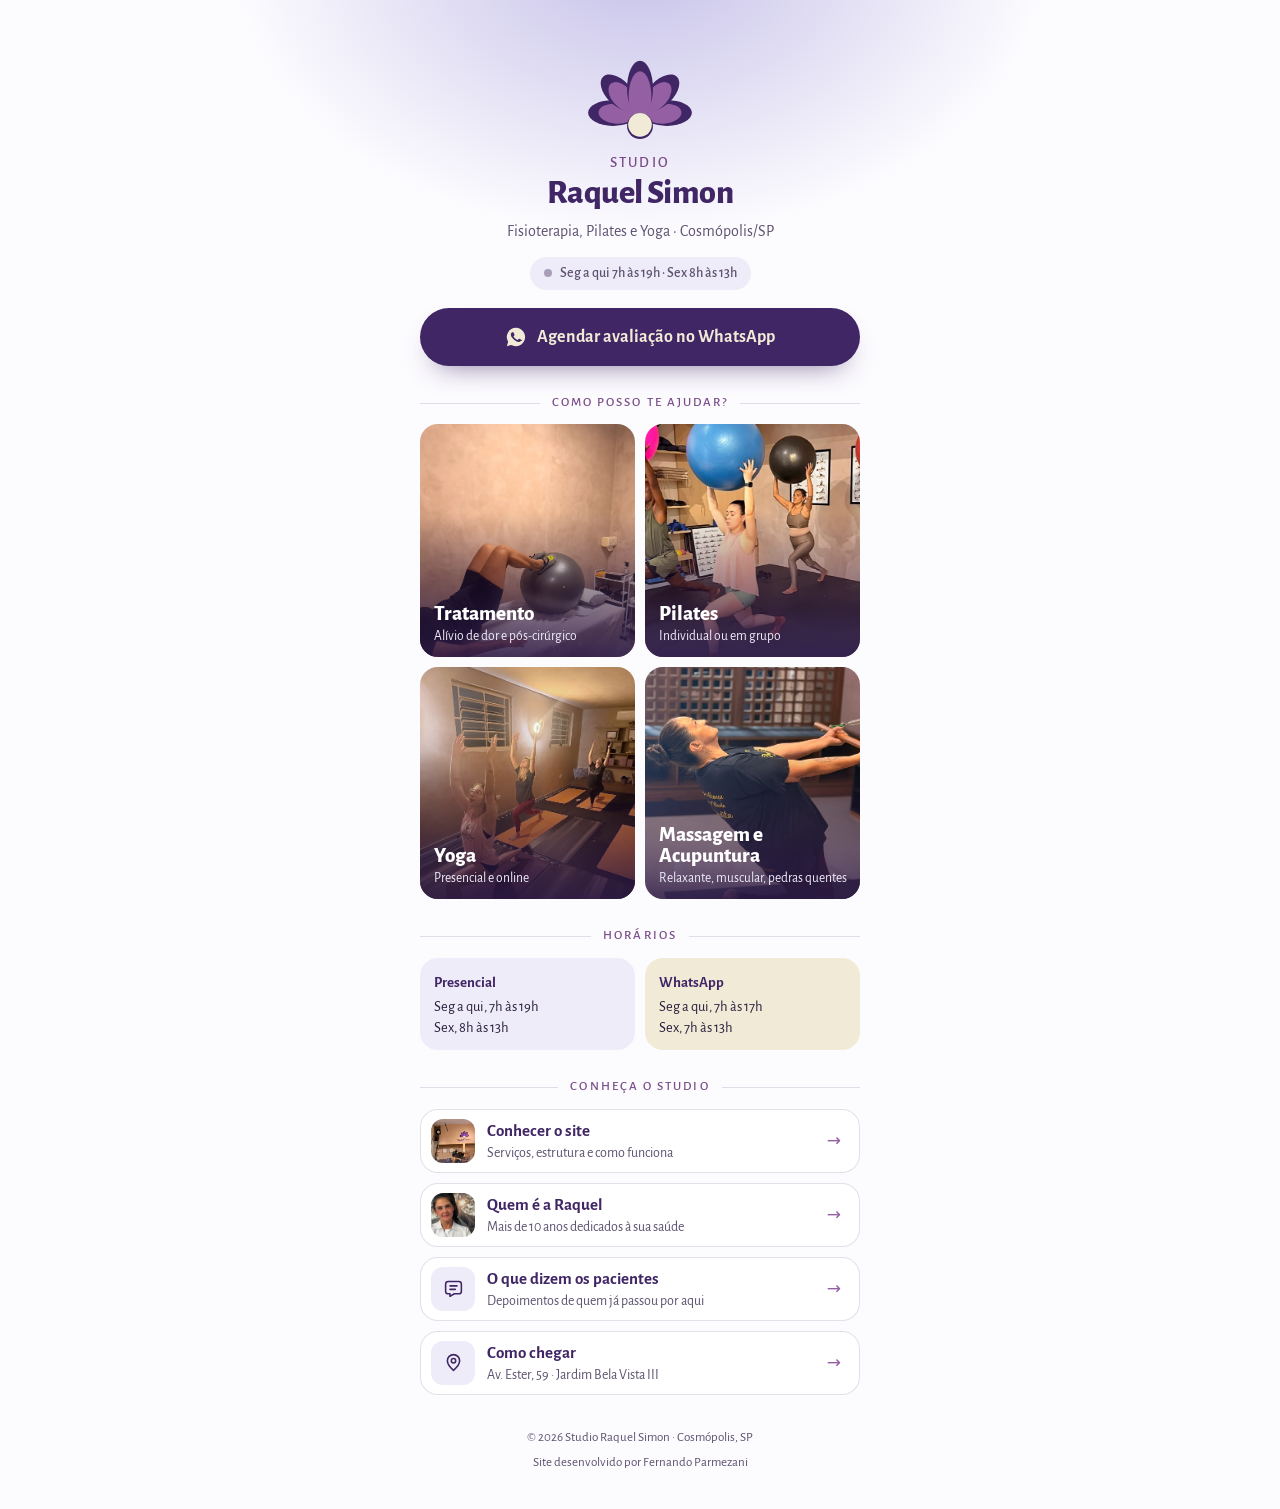
==== links/index.html @ d0cce4b5 "Adiciona página de links para a bio do Instagram Co-Authored-By: Claude Opus 5.5 <noreply@anthropic." ====
<!doctype html>
<html lang="pt-BR">
<head>
<meta charset="utf-8">
<meta name="viewport" content="width=device-width, initial-scale=1, viewport-fit=cover">
<title>Links · Studio Raquel Simon</title>
<meta name="description" content="Agende sua avaliação no Studio Raquel Simon: fisioterapia, pilates, yoga, acupuntura e massagem em Cosmópolis/SP.">
<meta name="theme-color" content="#402665">
<meta property="og:title" content="Studio Raquel Simon · Pilates, Yoga e Fisioterapia">
<meta property="og:image" content="../assets/img/studio.jpg">
<link rel="icon" href="../assets/lotus.svg" type="image/svg+xml">
<link rel="preload" href="../assets/fonts/alegreya-sans-800-latin.woff2" as="font" type="font/woff2" crossorigin>
<style>
@font-face{font-family:'Alegreya Sans';font-weight:400;font-display:swap;src:url(../assets/fonts/alegreya-sans-400-latin.woff2) format('woff2')}
@font-face{font-family:'Alegreya Sans';font-weight:500;font-display:swap;src:url(../assets/fonts/alegreya-sans-500-latin.woff2) format('woff2')}
@font-face{font-family:'Alegreya Sans';font-weight:700;font-display:swap;src:url(../assets/fonts/alegreya-sans-700-latin.woff2) format('woff2')}
@font-face{font-family:'Alegreya Sans';font-weight:800;font-display:swap;src:url(../assets/fonts/alegreya-sans-800-latin.woff2) format('woff2')}
:root{--deep:#402665;--orchid:#945FA3;--orchid-ink:#7A4C8A;--cream:#F1EAD7;--lilac:#C6C1E9;--lilac-soft:#EEECF8;--paper:#FCFBFE;--ink:#2B1F3D;--muted:#5E5270;--line:rgba(64,38,101,.14);--ease:cubic-bezier(.23,1,.32,1)}
*{box-sizing:border-box}
html,body{margin:0;min-height:100%}
body{background:radial-gradient(560px 380px at 50% -40px,var(--lilac) 0%,rgba(198,193,233,0) 72%),var(--paper);color:var(--ink);font:400 17px/1.45 'Alegreya Sans',system-ui,sans-serif;-webkit-font-smoothing:antialiased;display:flex;justify-content:center;padding:20px 16px 36px;overflow-x:hidden}
main{width:min(100%,440px);display:grid;justify-items:center;text-align:center}
a{color:inherit;text-decoration:none}
:focus-visible{outline:3px solid var(--orchid);outline-offset:3px;border-radius:8px}

@keyframes in{from{opacity:0;transform:translateY(14px)}}
.rv{animation:in .8s var(--ease) both;animation-delay:var(--d,0s)}

/* lótus abrindo */
.lotus{width:112px;margin:40px 0 14px}
.lotus svg{display:block;width:100%;height:auto;overflow:visible}
.lotus .pt,.lotus .core{transform-box:view-box;transform-origin:232px 268.8px;animation:bloom 1.1s var(--ease) both}
.lotus .pc{--from:translateY(34px) scale(.55)}
.lotus .pa-r{--from:rotate(-42deg) scale(.7);animation-delay:.16s}
.lotus .pa-l{--from:rotate(42deg) scale(.7);animation-delay:.16s}
.lotus .pb-r{--from:rotate(-70deg) scale(.7);animation-delay:.32s}
.lotus .pb-l{--from:rotate(70deg) scale(.7);animation-delay:.32s}
.lotus .core{--from:scale(.8);animation-delay:.56s}
@keyframes bloom{from{opacity:0;transform:var(--from)}}

h1{margin:0;font-weight:800;font-size:34px;line-height:1;letter-spacing:-.015em;color:var(--deep)}
h1 small{display:block;font-weight:500;font-size:15px;letter-spacing:.14em;text-transform:uppercase;color:var(--orchid-ink);margin-bottom:6px}
.sub{color:var(--muted);margin:10px 0 14px;font-size:16px}
.status{display:inline-flex;align-items:center;gap:8px;margin:0 0 18px;padding:6px 14px;border-radius:999px;background:var(--lilac-soft);font-weight:500;font-size:14px;color:var(--muted)}
.status i{width:8px;height:8px;border-radius:50%;background:#a89fb6}
.status.open{color:#1f6b3e;background:#e3f4e8}.status.open i{background:#2fae62;animation:pulse 2s infinite}
@keyframes pulse{0%{box-shadow:0 0 0 0 rgba(47,174,98,.55)}70%{box-shadow:0 0 0 9px rgba(47,174,98,0)}100%{box-shadow:0 0 0 0 rgba(47,174,98,0)}}

.cta{display:flex;align-items:center;justify-content:center;gap:10px;width:100%;min-height:58px;border-radius:999px;background:var(--deep);color:var(--cream);font-weight:700;font-size:18px;box-shadow:0 14px 28px -16px rgba(64,38,101,.7);transition:transform .2s var(--ease),background .2s}
.cta:active{transform:scale(.97)}
.cta svg{width:22px;height:22px}
@media (hover:hover){.cta:hover{background:#523380}}

.label{width:100%;margin:28px 0 12px;display:flex;align-items:center;gap:12px;font-weight:500;font-size:13px;letter-spacing:.16em;text-transform:uppercase;color:var(--orchid-ink)}
.label::before,.label::after{content:"";flex:1;height:1px;background:var(--line)}

.tiles{display:grid;grid-template-columns:1fr 1fr;gap:10px;width:100%}
.tile{position:relative;display:block;aspect-ratio:1/1.08;overflow:hidden;border-radius:18px;background:var(--lilac-soft)}
.tile img{position:absolute;inset:0;width:100%;height:100%;object-fit:cover;transition:transform .8s var(--ease)}
.tile::after{content:"";position:absolute;inset:0;background:linear-gradient(0deg,rgba(43,25,70,.88) 0%,rgba(43,25,70,0) 62%)}
.tile span{position:absolute;left:14px;right:12px;bottom:12px;z-index:1;text-align:left;font-weight:800;font-size:21px;line-height:1;color:#fff}
.tile small{display:block;margin-top:4px;font-weight:400;font-size:13.5px;line-height:1.25;color:var(--lilac-soft)}
@media (hover:hover){.tile:hover img{transform:scale(1.06)}}

.hours{width:100%;display:grid;grid-template-columns:1fr 1fr;gap:10px;text-align:left}
.hours div{padding:14px 14px 12px;border-radius:18px;background:var(--lilac-soft)}
.hours div:last-child{background:var(--cream)}
.hours b{display:block;font-weight:700;font-size:15px;color:var(--deep);margin-bottom:4px}
.hours p{margin:0;font-size:14.5px;line-height:1.4;color:var(--ink)}

.list{display:grid;gap:10px;width:100%}
.list a{display:grid;grid-template-columns:44px 1fr auto;align-items:center;gap:12px;min-height:64px;padding:9px 18px 9px 10px;border:1px solid var(--line);border-radius:18px;background:#fff;text-align:left;transition:border-color .25s,transform .25s var(--ease)}
.list a:active{transform:scale(.98)}
@media (hover:hover){.list a:hover{border-color:var(--orchid);transform:translateY(-2px)}}
.ico{display:grid;place-items:center;width:44px;height:44px;border-radius:12px;background:var(--lilac-soft);color:var(--deep);overflow:hidden}
.ico svg{width:21px;height:21px}
.ico img{width:44px;height:44px;object-fit:cover}
.list b{display:block;font-weight:700;font-size:17px;color:var(--deep)}
.list small{display:block;color:var(--muted);font-size:14px;line-height:1.3}
.arr{color:var(--orchid)}

footer{margin-top:34px;font-size:13px;color:var(--muted);display:grid;gap:6px}
footer a{color:var(--muted)}
@media (prefers-reduced-motion:reduce){*{animation:none!important}}
</style>
</head>
<body>
<main>
  <div class="lotus" aria-hidden="true"><svg viewBox="0 0 464 336"><g class="pt pb pb-r"><ellipse cx="344.8" cy="220.0" rx="53.0" ry="102.2" transform="rotate(-91.2 344.8 220.0)" fill="#402665"/><ellipse cx="331.5" cy="222.5" rx="41.0" ry="72.5" transform="rotate(-95.8 331.5 222.5)" fill="#945FA3"/></g><g class="pt pb pb-l"><ellipse cx="119.2" cy="220.0" rx="53.0" ry="102.2" transform="rotate(91.2 119.2 220.0)" fill="#402665"/><ellipse cx="132.5" cy="222.5" rx="41.0" ry="72.5" transform="rotate(95.8 132.5 222.5)" fill="#945FA3"/></g><g class="pt pa pa-r"><ellipse cx="322.0" cy="134.0" rx="51.5" ry="90.5" transform="rotate(44.0 322.0 134.0)" fill="#402665"/><ellipse cx="307.2" cy="151.2" rx="41.8" ry="70.2" transform="rotate(40.0 307.2 151.2)" fill="#945FA3"/></g><g class="pt pa pa-l"><ellipse cx="142.0" cy="134.0" rx="51.5" ry="90.5" transform="rotate(-44.0 142.0 134.0)" fill="#402665"/><ellipse cx="156.8" cy="151.2" rx="41.8" ry="70.2" transform="rotate(-40.0 156.8 151.2)" fill="#945FA3"/></g><g class="pt pc"><ellipse cx="232.0" cy="118.0" rx="53.8" ry="115.0" transform="rotate(0.0 232.0 118.0)" fill="#402665"/><ellipse cx="232.0" cy="152.5" rx="47.2" ry="105.5" transform="rotate(0.0 232.0 152.5)" fill="#945FA3"/></g><g class="core"><circle cx="232" cy="273.3" r="53.7" fill="#402665"/><circle cx="232" cy="268.8" r="49.0" fill="#F1EAD7"/></g></svg></div>
  <h1 class="rv" style="--d:.5s"><small>Studio</small>Raquel Simon</h1>
  <p class="sub rv" style="--d:.58s">Fisioterapia, Pilates e Yoga · Cosmópolis/SP</p>
  <p class="status rv" style="--d:.64s" id="status"><i aria-hidden="true"></i><span id="statusTxt">Seg a qui 7h às 19h · Sex 8h às 13h</span></p>

  <a class="cta rv" style="--d:.7s" href="https://wa.me/5519971013600?text=Ol%C3%A1%2C%20Raquel!%20Vim%20pelo%20Instagram%20e%20quero%20agendar%20uma%20avalia%C3%A7%C3%A3o." target="_blank" rel="noopener noreferrer">
    <svg viewBox="0 0 24 24" aria-hidden="true"><path fill="currentColor" d="M12 2a10 10 0 0 0-8.6 15.1L2 22l5-1.3A10 10 0 1 0 12 2Zm5.3 14.2c-.2.6-1.3 1.2-1.8 1.2-.5.1-1 .1-3.3-.8-2.8-1.1-4.6-4-4.7-4.2-.1-.2-1.1-1.5-1.1-2.9s.7-2.1 1-2.4c.3-.3.6-.3.8-.3h.6c.2 0 .4 0 .6.5l.9 2.1c.1.2.1.4 0 .6l-.4.6-.4.4c-.1.1-.3.3-.1.6.2.3.8 1.3 1.7 2.1 1.2 1 2.1 1.4 2.4 1.5.3.1.5.1.7-.1l.9-1.1c.2-.3.4-.2.7-.1l2 1c.3.1.5.2.5.3.1.2.1.7-.1 1.4Z"/></svg>
    Agendar avaliação no WhatsApp
  </a>

  <p class="label rv" style="--d:.76s">Como posso te ajudar?</p>
  <nav class="tiles" aria-label="Serviços">
    <a class="tile rv" style="--d:.8s" href="../#servicos"><img src="../assets/img/fisio-bola.webp" alt="" loading="lazy"><span>Tratamento<small>Alívio de dor e pós-cirúrgico</small></span></a>
    <a class="tile rv" style="--d:.84s" href="../#servicos"><img src="../assets/img/aula-bolas.webp" alt="" loading="lazy"><span>Pilates<small>Individual ou em grupo</small></span></a>
    <a class="tile rv" style="--d:.88s" href="../#servicos"><img src="../assets/img/yoga.webp" alt="" loading="lazy"><span>Yoga<small>Presencial e online</small></span></a>
    <a class="tile rv" style="--d:.92s" href="../#servicos"><img src="../assets/img/alongamento.webp" alt="" loading="lazy"><span>Massagem e Acupuntura<small>Relaxante, muscular, pedras quentes</small></span></a>
  </nav>

  <p class="label rv" style="--d:.96s">Horários</p>
  <div class="hours rv" style="--d:1s">
    <div><b>Presencial</b><p>Seg a qui, 7h às 19h<br>Sex, 8h às 13h</p></div>
    <div><b>WhatsApp</b><p>Seg a qui, 7h às 17h<br>Sex, 7h às 13h</p></div>
  </div>

  <p class="label rv" style="--d:1.04s">Conheça o studio</p>
  <nav class="list" aria-label="Links">
    <a class="rv" style="--d:1.08s" href="../"><span class="ico"><img src="../assets/img/studio.webp" alt=""></span><span><b>Conhecer o site</b><small>Serviços, estrutura e como funciona</small></span><span class="arr" aria-hidden="true">→</span></a>
    <a class="rv" style="--d:1.11s" href="../#sobre"><span class="ico"><img src="../assets/img/raquel.webp" alt=""></span><span><b>Quem é a Raquel</b><small>Mais de 10 anos dedicados à sua saúde</small></span><span class="arr" aria-hidden="true">→</span></a>
    <a class="rv" style="--d:1.14s" href="../#depoimentos"><span class="ico"><svg viewBox="0 0 24 24" fill="none" stroke="currentColor" stroke-width="1.8" stroke-linecap="round" stroke-linejoin="round"><path d="M8 9h8M8 13h6"/><path d="M18 4a3 3 0 0 1 3 3v8a3 3 0 0 1-3 3h-5l-5 3v-3H6a3 3 0 0 1-3-3V7a3 3 0 0 1 3-3z"/></svg></span><span><b>O que dizem os pacientes</b><small>Depoimentos de quem já passou por aqui</small></span><span class="arr" aria-hidden="true">→</span></a>
    <a class="rv" style="--d:1.17s" href="https://www.google.com/maps/dir/?api=1&amp;destination=Avenida%20Ester%2C%2059%2C%20Cosm%C3%B3polis%20-%20SP%2C%2013157-070" target="_blank" rel="noopener noreferrer"><span class="ico"><svg viewBox="0 0 24 24" fill="none" stroke="currentColor" stroke-width="1.8" stroke-linecap="round" stroke-linejoin="round"><path d="M12 21s-7-6.2-7-11a7 7 0 0 1 14 0c0 4.8-7 11-7 11z"/><circle cx="12" cy="10" r="2.5"/></svg></span><span><b>Como chegar</b><small>Av. Ester, 59 · Jardim Bela Vista III</small></span><span class="arr" aria-hidden="true">→</span></a>
  </nav>

  <footer>
    <span>© 2026 Studio Raquel Simon · Cosmópolis, SP</span>
    <a href="https://fernandoparmezani.com.br" target="_blank" rel="noopener noreferrer">Site desenvolvido por Fernando Parmezani</a>
  </footer>
</main>
<script>
(() => {
  const parts = new Intl.DateTimeFormat('en-GB', { timeZone: 'America/Sao_Paulo', weekday: 'short', hour: '2-digit', minute: '2-digit', hourCycle: 'h23' }).formatToParts(new Date());
  const get = t => parts.find(x => x.type === t).value;
  const m = +get('hour') * 60 + +get('minute'), d = get('weekday');
  const until = ['Mon', 'Tue', 'Wed', 'Thu'].includes(d) && m >= 420 && m < 1140 ? '19h'
    : d === 'Fri' && m >= 480 && m < 780 ? '13h' : null;
  if (until) {
    document.getElementById('status').classList.add('open');
    document.getElementById('statusTxt').textContent = 'Aberto agora · até as ' + until;
  }
})();
</script>
</body>
</html>
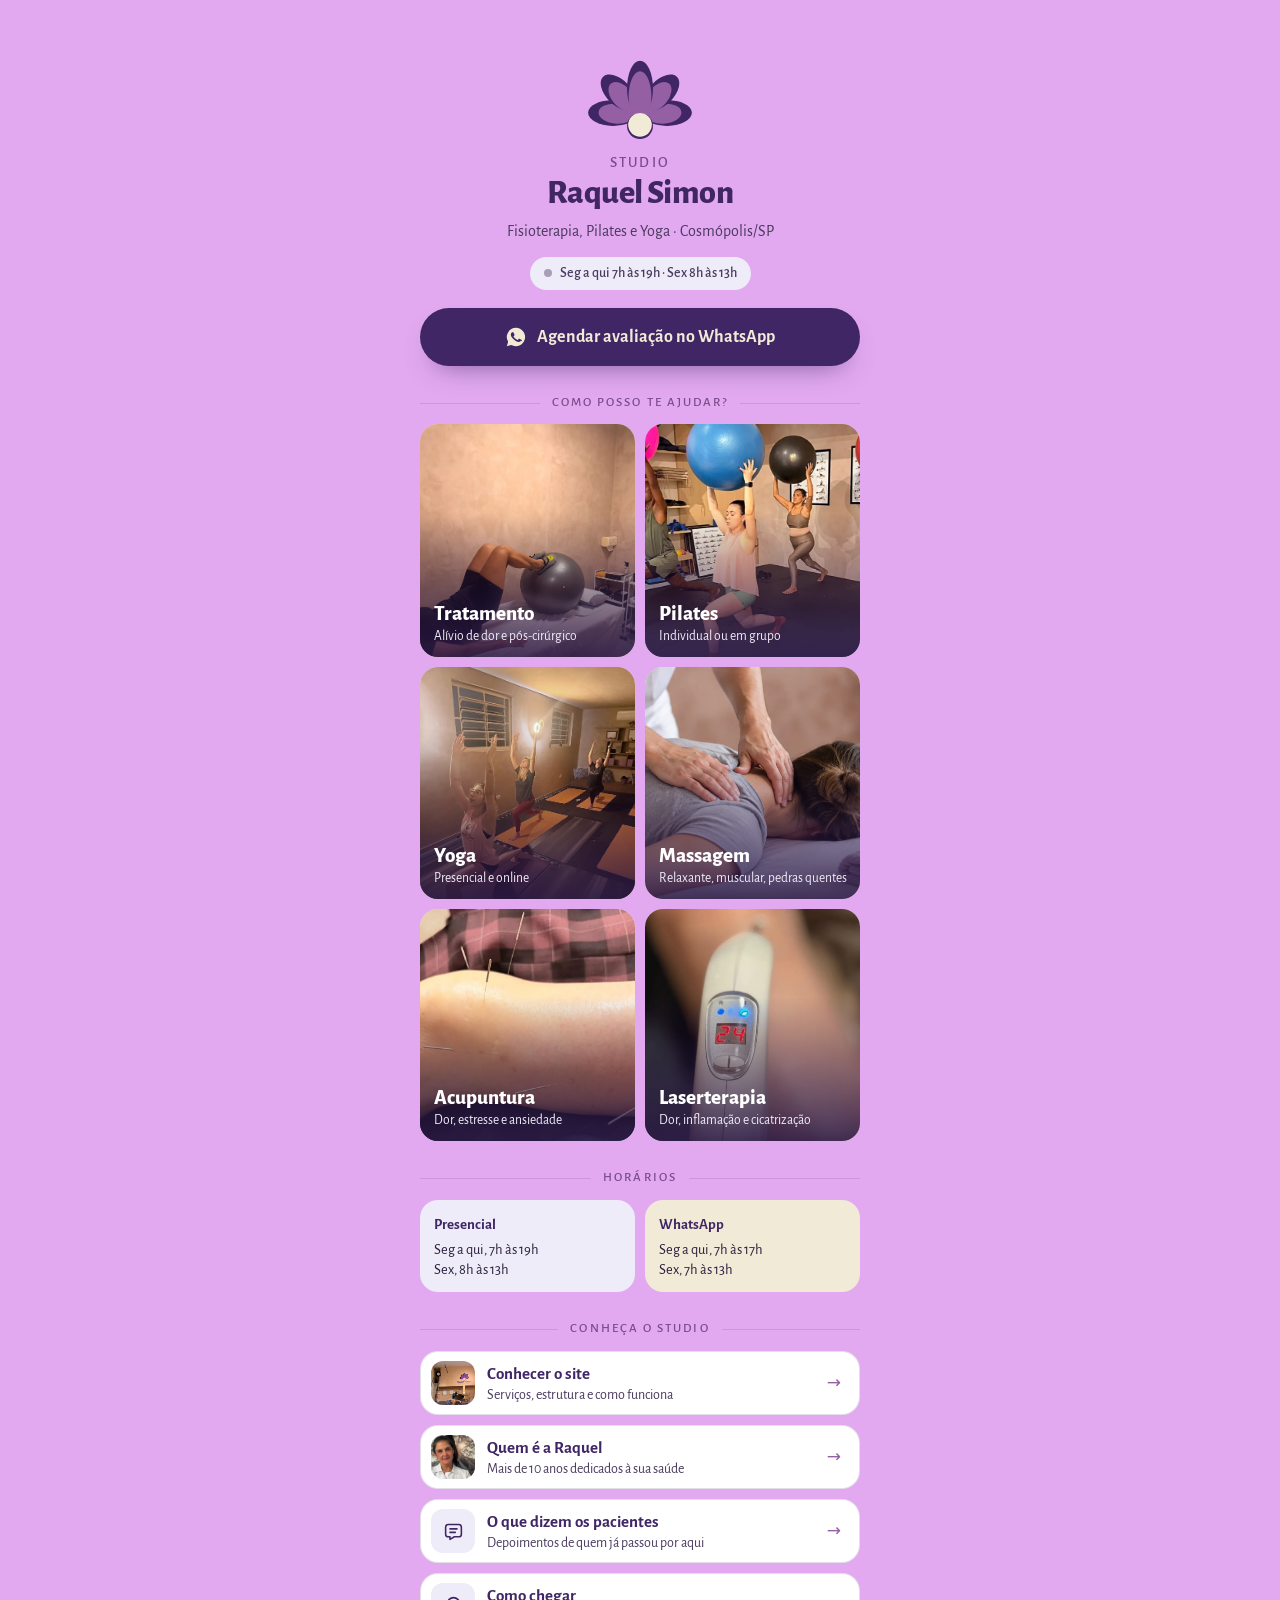
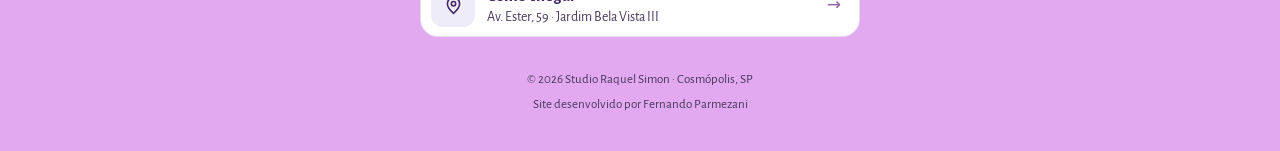
==== commit feff1e9c: "Serviços: fotos em Acupuntura e Massagem, novo card de Laserterapia; links com 6 serviços Co-Authore" ====
--- a/links/index.html
+++ b/links/index.html
@@ -4,8 +4,8 @@
 <meta charset="utf-8">
 <meta name="viewport" content="width=device-width, initial-scale=1, viewport-fit=cover">
 <title>Links · Studio Raquel Simon</title>
-<meta name="description" content="Agende sua avaliação no Studio Raquel Simon: fisioterapia, pilates, yoga, acupuntura e massagem em Cosmópolis/SP.">
-<meta name="theme-color" content="#402665">
+<meta name="description" content="Agende sua avaliação no Studio Raquel Simon: fisioterapia, pilates, yoga, acupuntura, laserterapia e massagem em Cosmópolis/SP.">
+<meta name="theme-color" content="#E2A9F0">
 <meta property="og:title" content="Studio Raquel Simon · Pilates, Yoga e Fisioterapia">
 <meta property="og:image" content="../assets/img/studio.jpg">
 <link rel="icon" href="../assets/lotus.svg" type="image/svg+xml">
@@ -15,10 +15,10 @@
 @font-face{font-family:'Alegreya Sans';font-weight:500;font-display:swap;src:url(../assets/fonts/alegreya-sans-500-latin.woff2) format('woff2')}
 @font-face{font-family:'Alegreya Sans';font-weight:700;font-display:swap;src:url(../assets/fonts/alegreya-sans-700-latin.woff2) format('woff2')}
 @font-face{font-family:'Alegreya Sans';font-weight:800;font-display:swap;src:url(../assets/fonts/alegreya-sans-800-latin.woff2) format('woff2')}
-:root{--deep:#402665;--orchid:#945FA3;--orchid-ink:#7A4C8A;--cream:#F1EAD7;--lilac:#C6C1E9;--lilac-soft:#EEECF8;--paper:#FCFBFE;--ink:#2B1F3D;--muted:#5E5270;--line:rgba(64,38,101,.14);--ease:cubic-bezier(.23,1,.32,1)}
+:root{--deep:#402665;--orchid:#945FA3;--orchid-ink:#7A4C8A;--cream:#F1EAD7;--lilac:#C6C1E9;--lilac-soft:#EEECF8;--paper:#E2A9F0;--ink:#2B1F3D;--muted:#4A3A5E;--line:rgba(64,38,101,.14);--ease:cubic-bezier(.23,1,.32,1)}
 *{box-sizing:border-box}
 html,body{margin:0;min-height:100%}
-body{background:radial-gradient(560px 380px at 50% -40px,var(--lilac) 0%,rgba(198,193,233,0) 72%),var(--paper);color:var(--ink);font:400 17px/1.45 'Alegreya Sans',system-ui,sans-serif;-webkit-font-smoothing:antialiased;display:flex;justify-content:center;padding:20px 16px 36px;overflow-x:hidden}
+body{background:var(--paper);color:var(--ink);font:400 17px/1.45 'Alegreya Sans',system-ui,sans-serif;-webkit-font-smoothing:antialiased;display:flex;justify-content:center;padding:20px 16px 36px;overflow-x:hidden}
 main{width:min(100%,440px);display:grid;justify-items:center;text-align:center}
 a{color:inherit;text-decoration:none}
 :focus-visible{outline:3px solid var(--orchid);outline-offset:3px;border-radius:8px}
@@ -101,21 +101,23 @@
     <a class="tile rv" style="--d:.8s" href="../#servicos"><img src="../assets/img/fisio-bola.webp" alt="" loading="lazy"><span>Tratamento<small>Alívio de dor e pós-cirúrgico</small></span></a>
     <a class="tile rv" style="--d:.84s" href="../#servicos"><img src="../assets/img/aula-bolas.webp" alt="" loading="lazy"><span>Pilates<small>Individual ou em grupo</small></span></a>
     <a class="tile rv" style="--d:.88s" href="../#servicos"><img src="../assets/img/yoga.webp" alt="" loading="lazy"><span>Yoga<small>Presencial e online</small></span></a>
-    <a class="tile rv" style="--d:.92s" href="../#servicos"><img src="../assets/img/alongamento.webp" alt="" loading="lazy"><span>Massagem e Acupuntura<small>Relaxante, muscular, pedras quentes</small></span></a>
+    <a class="tile rv" style="--d:.92s" href="../#servicos"><img src="../assets/img/massagem.webp" alt="" loading="lazy"><span>Massagem<small>Relaxante, muscular, pedras quentes</small></span></a>
+    <a class="tile rv" style="--d:.96s" href="../#servicos"><img src="../assets/img/acupuntura.webp" alt="" loading="lazy"><span>Acupuntura<small>Dor, estresse e ansiedade</small></span></a>
+    <a class="tile rv" style="--d:1s" href="../#servicos"><img src="../assets/img/laser.webp" alt="" loading="lazy"><span>Laserterapia<small>Dor, inflamação e cicatrização</small></span></a>
   </nav>
 
-  <p class="label rv" style="--d:.96s">Horários</p>
-  <div class="hours rv" style="--d:1s">
+  <p class="label rv" style="--d:1.04s">Horários</p>
+  <div class="hours rv" style="--d:1.08s">
     <div><b>Presencial</b><p>Seg a qui, 7h às 19h<br>Sex, 8h às 13h</p></div>
     <div><b>WhatsApp</b><p>Seg a qui, 7h às 17h<br>Sex, 7h às 13h</p></div>
   </div>
 
-  <p class="label rv" style="--d:1.04s">Conheça o studio</p>
+  <p class="label rv" style="--d:1.12s">Conheça o studio</p>
   <nav class="list" aria-label="Links">
-    <a class="rv" style="--d:1.08s" href="../"><span class="ico"><img src="../assets/img/studio.webp" alt=""></span><span><b>Conhecer o site</b><small>Serviços, estrutura e como funciona</small></span><span class="arr" aria-hidden="true">→</span></a>
-    <a class="rv" style="--d:1.11s" href="../#sobre"><span class="ico"><img src="../assets/img/raquel.webp" alt=""></span><span><b>Quem é a Raquel</b><small>Mais de 10 anos dedicados à sua saúde</small></span><span class="arr" aria-hidden="true">→</span></a>
-    <a class="rv" style="--d:1.14s" href="../#depoimentos"><span class="ico"><svg viewBox="0 0 24 24" fill="none" stroke="currentColor" stroke-width="1.8" stroke-linecap="round" stroke-linejoin="round"><path d="M8 9h8M8 13h6"/><path d="M18 4a3 3 0 0 1 3 3v8a3 3 0 0 1-3 3h-5l-5 3v-3H6a3 3 0 0 1-3-3V7a3 3 0 0 1 3-3z"/></svg></span><span><b>O que dizem os pacientes</b><small>Depoimentos de quem já passou por aqui</small></span><span class="arr" aria-hidden="true">→</span></a>
-    <a class="rv" style="--d:1.17s" href="https://www.google.com/maps/dir/?api=1&amp;destination=Avenida%20Ester%2C%2059%2C%20Cosm%C3%B3polis%20-%20SP%2C%2013157-070" target="_blank" rel="noopener noreferrer"><span class="ico"><svg viewBox="0 0 24 24" fill="none" stroke="currentColor" stroke-width="1.8" stroke-linecap="round" stroke-linejoin="round"><path d="M12 21s-7-6.2-7-11a7 7 0 0 1 14 0c0 4.8-7 11-7 11z"/><circle cx="12" cy="10" r="2.5"/></svg></span><span><b>Como chegar</b><small>Av. Ester, 59 · Jardim Bela Vista III</small></span><span class="arr" aria-hidden="true">→</span></a>
+    <a class="rv" style="--d:1.16s" href="../"><span class="ico"><img src="../assets/img/studio.webp" alt=""></span><span><b>Conhecer o site</b><small>Serviços, estrutura e como funciona</small></span><span class="arr" aria-hidden="true">→</span></a>
+    <a class="rv" style="--d:1.19s" href="../#sobre"><span class="ico"><img src="../assets/img/raquel.webp" alt=""></span><span><b>Quem é a Raquel</b><small>Mais de 10 anos dedicados à sua saúde</small></span><span class="arr" aria-hidden="true">→</span></a>
+    <a class="rv" style="--d:1.22s" href="../#depoimentos"><span class="ico"><svg viewBox="0 0 24 24" fill="none" stroke="currentColor" stroke-width="1.8" stroke-linecap="round" stroke-linejoin="round"><path d="M8 9h8M8 13h6"/><path d="M18 4a3 3 0 0 1 3 3v8a3 3 0 0 1-3 3h-5l-5 3v-3H6a3 3 0 0 1-3-3V7a3 3 0 0 1 3-3z"/></svg></span><span><b>O que dizem os pacientes</b><small>Depoimentos de quem já passou por aqui</small></span><span class="arr" aria-hidden="true">→</span></a>
+    <a class="rv" style="--d:1.25s" href="https://www.google.com/maps/dir/?api=1&amp;destination=Avenida%20Ester%2C%2059%2C%20Cosm%C3%B3polis%20-%20SP%2C%2013157-070" target="_blank" rel="noopener noreferrer"><span class="ico"><svg viewBox="0 0 24 24" fill="none" stroke="currentColor" stroke-width="1.8" stroke-linecap="round" stroke-linejoin="round"><path d="M12 21s-7-6.2-7-11a7 7 0 0 1 14 0c0 4.8-7 11-7 11z"/><circle cx="12" cy="10" r="2.5"/></svg></span><span><b>Como chegar</b><small>Av. Ester, 59 · Jardim Bela Vista III</small></span><span class="arr" aria-hidden="true">→</span></a>
   </nav>
 
   <footer>
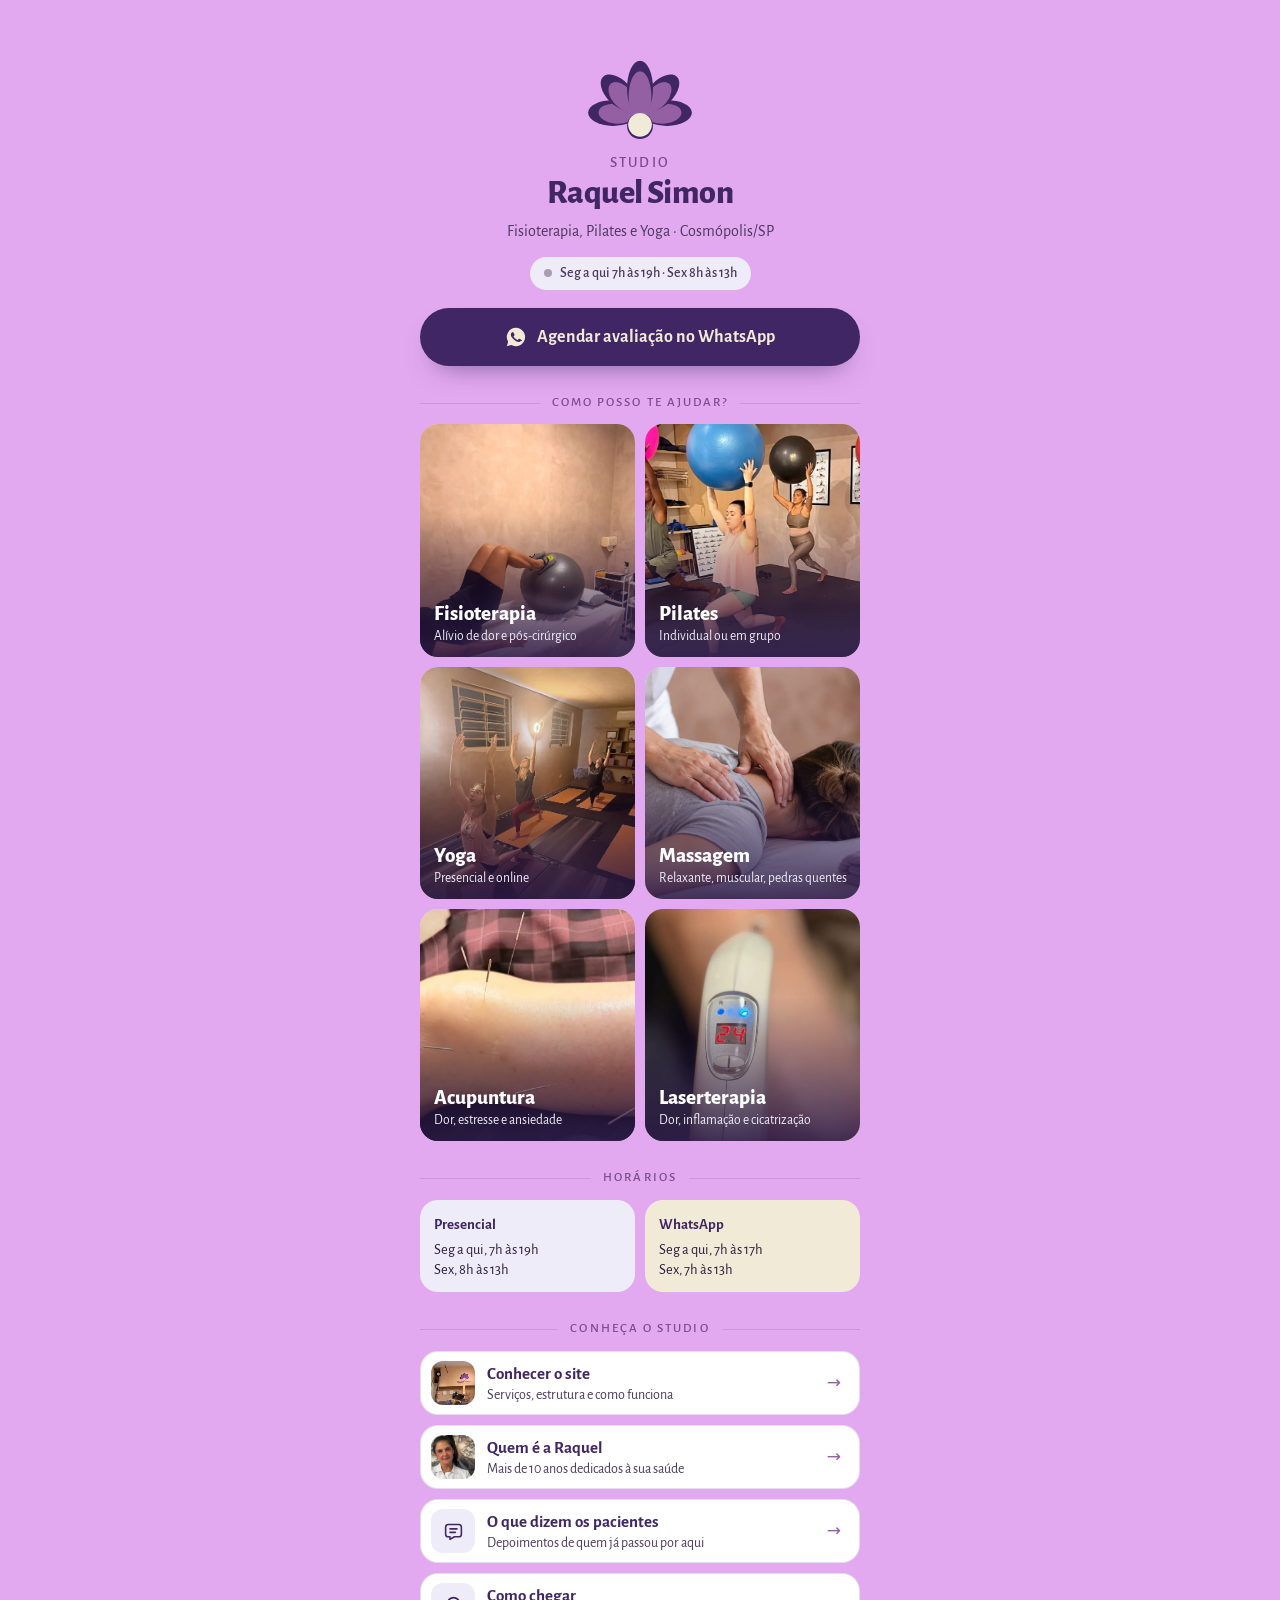
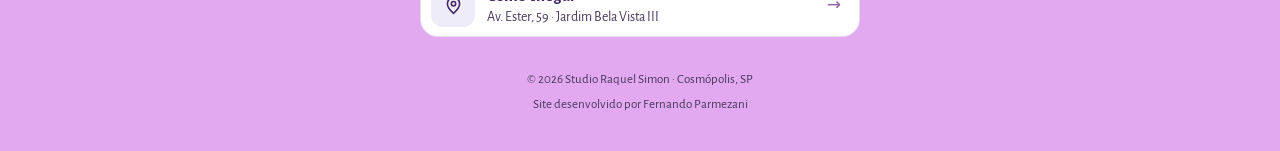
==== commit b724170e: "Update" ====
--- a/links/index.html
+++ b/links/index.html
@@ -91,14 +91,14 @@
   <p class="sub rv" style="--d:.58s">Fisioterapia, Pilates e Yoga · Cosmópolis/SP</p>
   <p class="status rv" style="--d:.64s" id="status"><i aria-hidden="true"></i><span id="statusTxt">Seg a qui 7h às 19h · Sex 8h às 13h</span></p>
 
-  <a class="cta rv" style="--d:.7s" href="https://wa.me/5519971013600?text=Ol%C3%A1%2C%20Raquel!%20Vim%20pelo%20Instagram%20e%20quero%20agendar%20uma%20avalia%C3%A7%C3%A3o." target="_blank" rel="noopener noreferrer">
+  <a class="cta rv" style="--d:.7s" href="https://wa.me/5519971013600?text=Ol%C3%A1%2C%20vi%20seu%20perfil%20no%20Instagram%20e%20gostaria%20de%20saber%20mais." target="_blank" rel="noopener noreferrer">
     <svg viewBox="0 0 24 24" aria-hidden="true"><path fill="currentColor" d="M12 2a10 10 0 0 0-8.6 15.1L2 22l5-1.3A10 10 0 1 0 12 2Zm5.3 14.2c-.2.6-1.3 1.2-1.8 1.2-.5.1-1 .1-3.3-.8-2.8-1.1-4.6-4-4.7-4.2-.1-.2-1.1-1.5-1.1-2.9s.7-2.1 1-2.4c.3-.3.6-.3.8-.3h.6c.2 0 .4 0 .6.5l.9 2.1c.1.2.1.4 0 .6l-.4.6-.4.4c-.1.1-.3.3-.1.6.2.3.8 1.3 1.7 2.1 1.2 1 2.1 1.4 2.4 1.5.3.1.5.1.7-.1l.9-1.1c.2-.3.4-.2.7-.1l2 1c.3.1.5.2.5.3.1.2.1.7-.1 1.4Z"/></svg>
     Agendar avaliação no WhatsApp
   </a>
 
   <p class="label rv" style="--d:.76s">Como posso te ajudar?</p>
   <nav class="tiles" aria-label="Serviços">
-    <a class="tile rv" style="--d:.8s" href="../#servicos"><img src="../assets/img/fisio-bola.webp" alt="" loading="lazy"><span>Tratamento<small>Alívio de dor e pós-cirúrgico</small></span></a>
+    <a class="tile rv" style="--d:.8s" href="../#servicos"><img src="../assets/img/fisio-bola.webp" alt="" loading="lazy"><span>Fisioterapia<small>Alívio de dor e pós-cirúrgico</small></span></a>
     <a class="tile rv" style="--d:.84s" href="../#servicos"><img src="../assets/img/aula-bolas.webp" alt="" loading="lazy"><span>Pilates<small>Individual ou em grupo</small></span></a>
     <a class="tile rv" style="--d:.88s" href="../#servicos"><img src="../assets/img/yoga.webp" alt="" loading="lazy"><span>Yoga<small>Presencial e online</small></span></a>
     <a class="tile rv" style="--d:.92s" href="../#servicos"><img src="../assets/img/massagem.webp" alt="" loading="lazy"><span>Massagem<small>Relaxante, muscular, pedras quentes</small></span></a>
